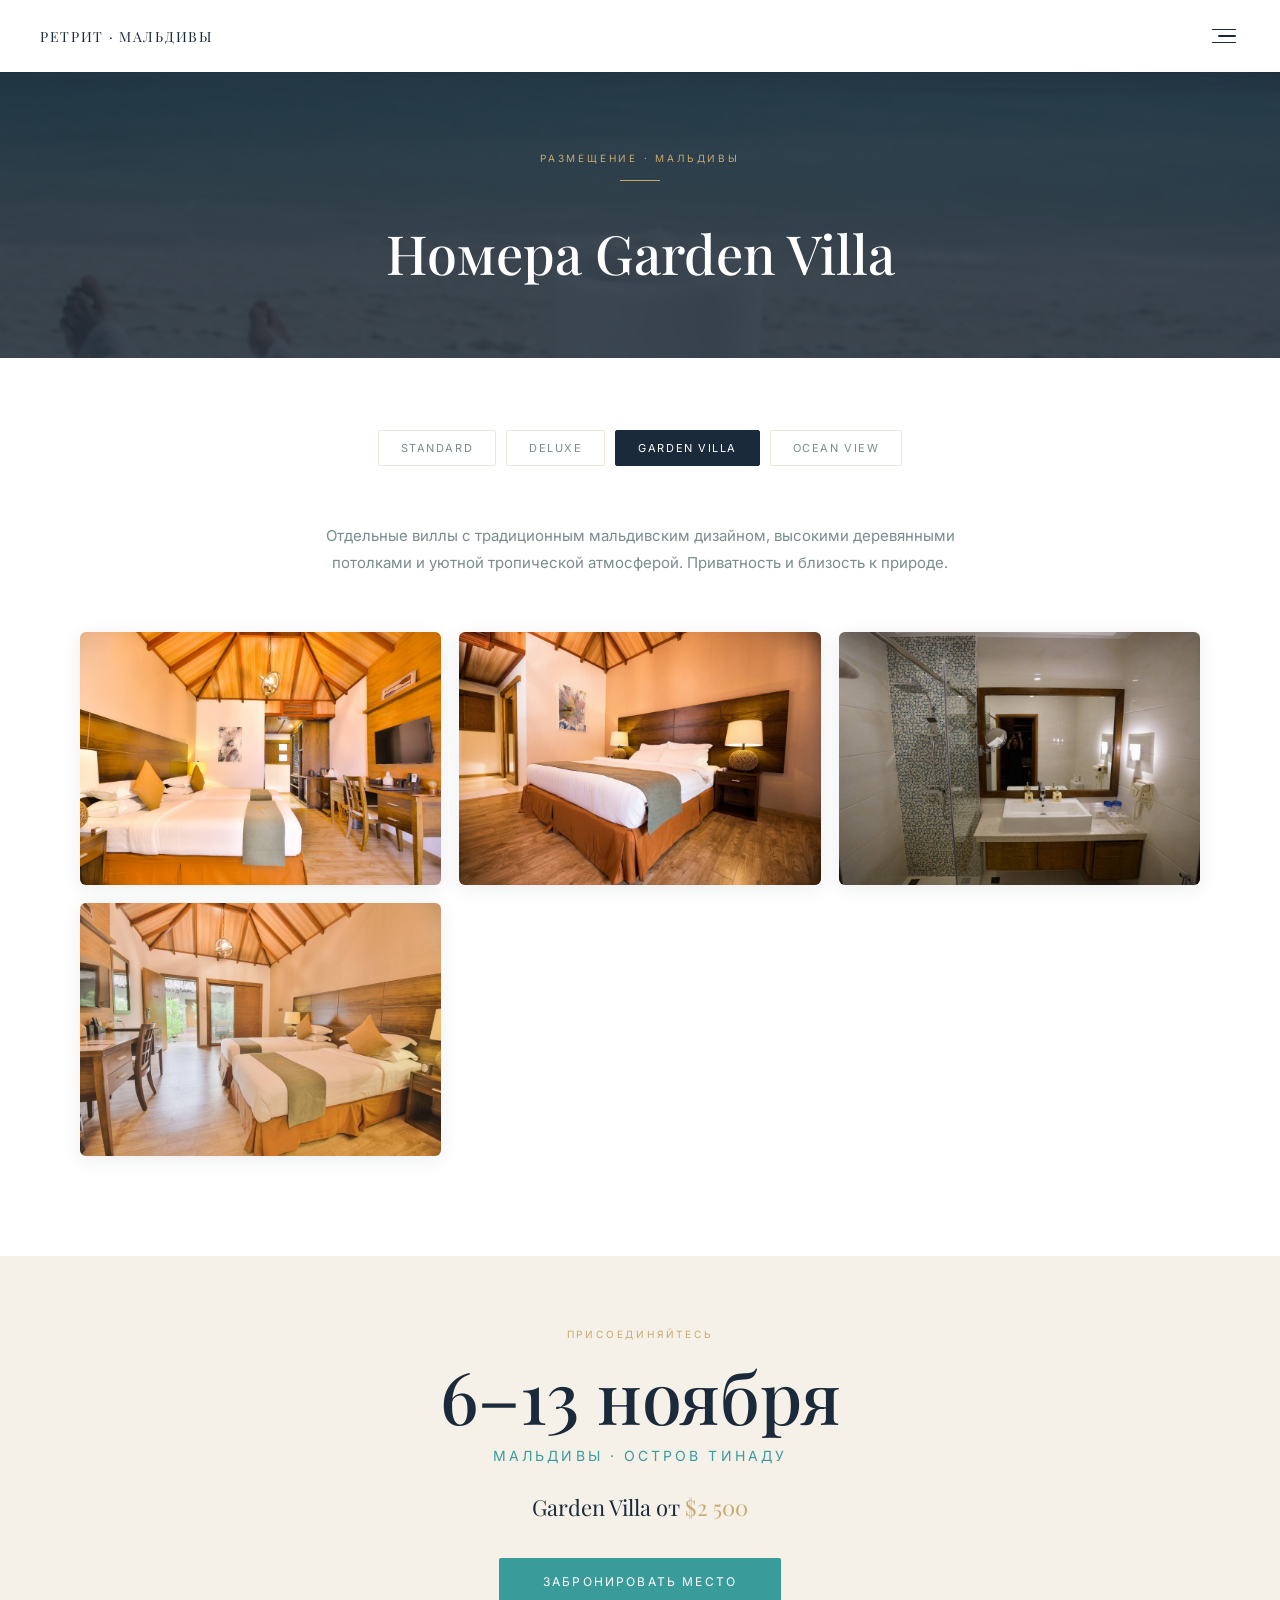
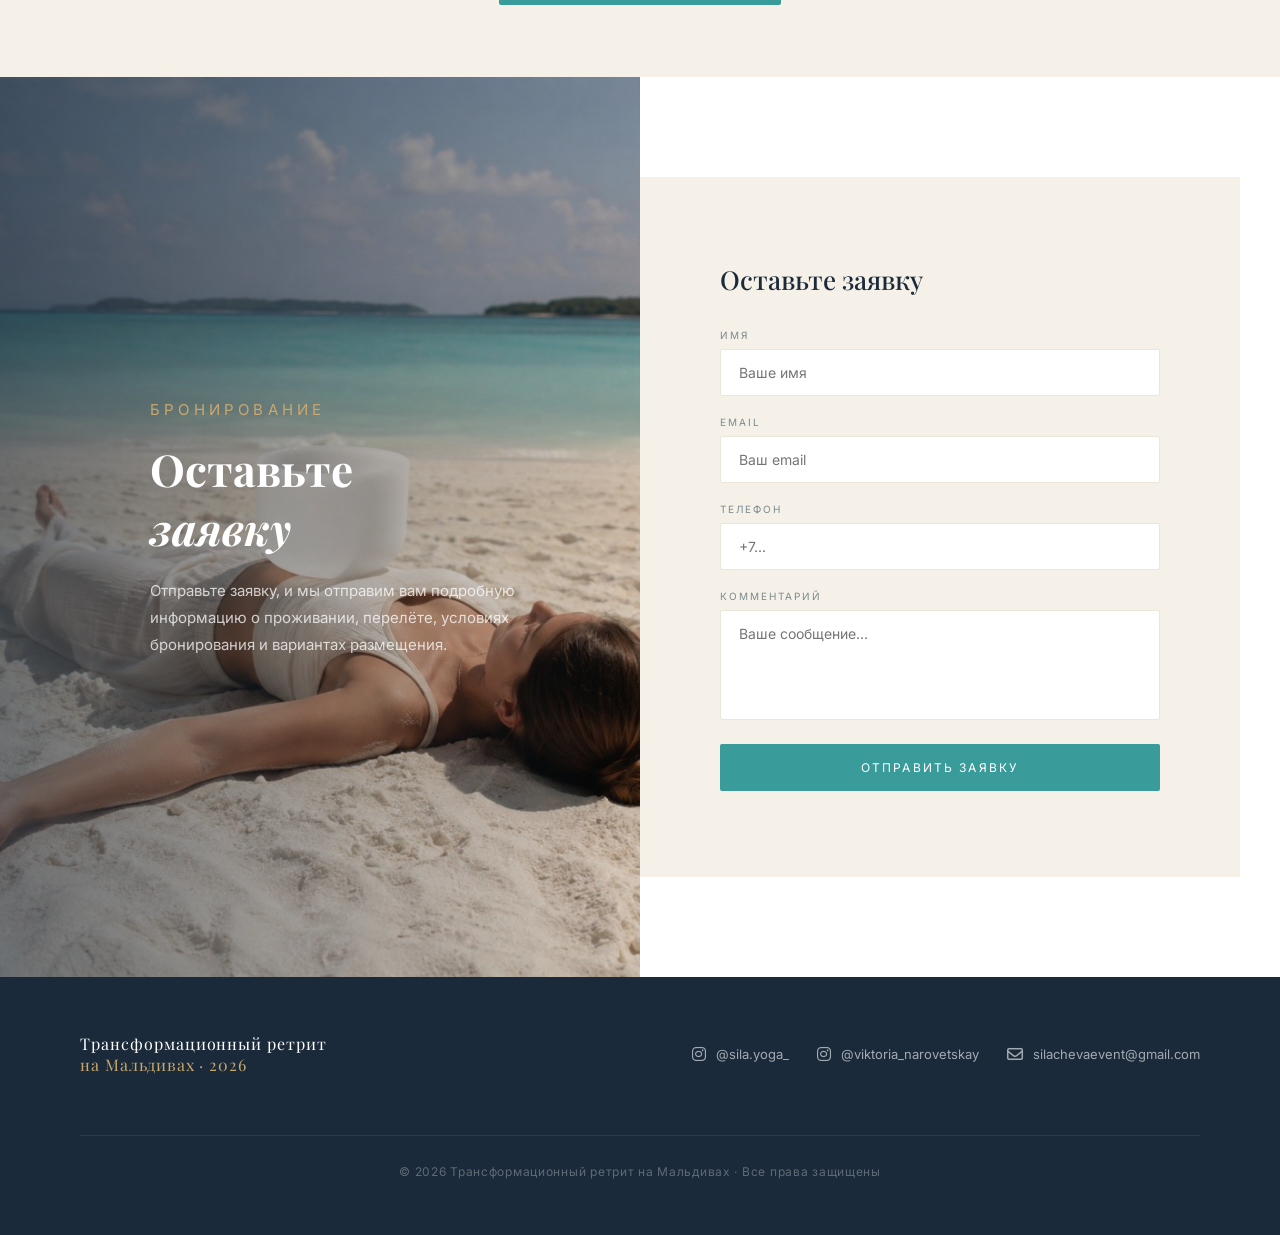
==== garden.html @ 94cc9047 "Add files via upload" ====
<!DOCTYPE html>
<html lang="ru">
<head>
  <meta charset="UTF-8" />
  <meta name="viewport" content="width=device-width, initial-scale=1.0" />
  <title>Номера Garden Villa · Трансформационный ретрит на Мальдивах</title>
  <link rel="preconnect" href="https://fonts.googleapis.com" />
  <link rel="preconnect" href="https://fonts.gstatic.com" crossorigin />
  <link href="https://fonts.googleapis.com/css2?family=Playfair+Display:ital,wght@0,400;0,500;0,600;1,400;1,500&family=Inter:wght@300;400;500;600&display=swap" rel="stylesheet" />
  <link rel="stylesheet" href="https://cdnjs.cloudflare.com/ajax/libs/font-awesome/6.5.0/css/all.min.css" />
  <link rel="stylesheet" href="css/style.css" />
  <style>
    .rooms-section { background: var(--white); padding: 72px 40px 100px; }
    .rooms-intro { max-width: 640px; margin: 0 auto 56px; text-align: center; }
    .rooms-intro p { font-family: 'Inter', sans-serif; font-size: 15px; color: var(--muted); line-height: 1.8; margin-top: 14px; }
    .rooms-grid { display: grid; grid-template-columns: repeat(3, 1fr); gap: 18px; max-width: 1120px; margin: 0 auto; }
    .room-item { position: relative; overflow: hidden; border-radius: 6px; cursor: pointer; background: var(--sand2); box-shadow: 0 4px 20px rgba(26,42,58,0.08); transition: box-shadow 0.3s, transform 0.3s; }
    .room-item:hover { box-shadow: 0 8px 32px rgba(26,42,58,0.15); transform: translateY(-3px); }
    .room-item::before { content: ''; display: block; padding-top: 70%; }
    .room-item img { position: absolute; inset: 0; width: 100%; height: 100%; object-fit: cover; transition: transform 0.55s ease; }
    .room-item:hover img { transform: scale(1.06); }
    .room-item-overlay { position: absolute; inset: 0; background: rgba(26,42,58,0); display: flex; align-items: center; justify-content: center; transition: background 0.35s; }
    .room-item:hover .room-item-overlay { background: rgba(26,42,58,0.25); }
    .room-item-overlay i { font-size: 22px; color: var(--white); opacity: 0; transform: scale(0.7); transition: opacity 0.3s, transform 0.3s; }
    .room-item:hover .room-item-overlay i { opacity: 1; transform: scale(1); }
    .room-item-caption { position: absolute; bottom: 0; left: 0; right: 0; padding: 36px 18px 16px; background: linear-gradient(to top, rgba(26,42,58,0.65), transparent); font-family: 'Inter', sans-serif; font-size: 11px; letter-spacing: 0.14em; text-transform: uppercase; color: rgba(255,255,255,0.88); }
    .lightbox { position: fixed; inset: 0; z-index: 1000; background: rgba(10,16,22,0.96); display: flex; align-items: center; justify-content: center; opacity: 0; pointer-events: none; transition: opacity 0.35s; padding: 20px; }
    .lightbox.open { opacity: 1; pointer-events: all; }
    .lb-img-wrap { position: relative; max-width: min(90vw, 900px); max-height: 90vh; display: flex; align-items: center; justify-content: center; }
    .lb-img-wrap img { max-width: 100%; max-height: 90vh; width: auto; height: auto; object-fit: contain; border-radius: 4px; transform: scale(0.94); transition: transform 0.35s cubic-bezier(0.16,1,0.3,1); display: block; }
    .lightbox.open .lb-img-wrap img { transform: scale(1); }
    .lb-caption { position: absolute; bottom: -36px; left: 0; right: 0; text-align: center; font-size: 12px; letter-spacing: 0.1em; color: rgba(255,255,255,0.45); }
    .lb-close { position: fixed; top: 24px; right: 28px; background: none; border: none; color: rgba(255,255,255,0.7); font-size: 24px; cursor: pointer; padding: 8px; transition: color 0.3s, transform 0.3s; z-index: 1001; }
    .lb-close:hover { color: var(--white); transform: rotate(90deg); }
    .lb-arrow { position: fixed; top: 50%; transform: translateY(-50%); background: rgba(255,255,255,0.08); border: 1px solid rgba(255,255,255,0.12); color: rgba(255,255,255,0.8); font-size: 18px; padding: 14px 18px; cursor: pointer; transition: background 0.3s, color 0.3s; z-index: 1001; border-radius: 2px; }
    .lb-arrow:hover { background: rgba(255,255,255,0.16); color: var(--white); }
    .lb-prev { left: 20px; }
    .lb-next { right: 20px; }
    .lb-counter { position: fixed; bottom: 28px; left: 50%; transform: translateX(-50%); font-size: 11px; letter-spacing: 0.2em; color: rgba(255,255,255,0.35); z-index: 1001; }
    .room-type-nav { display: flex; justify-content: center; gap: 10px; flex-wrap: wrap; margin-bottom: 56px; }
    .room-type-nav a { font-family: 'Inter', sans-serif; font-size: 11px; letter-spacing: 0.14em; text-transform: uppercase; padding: 10px 22px; border: 1px solid var(--sand2); border-radius: 2px; color: var(--muted); text-decoration: none; transition: background 0.3s, color 0.3s, border-color 0.3s; }
    .room-type-nav a:hover { background: var(--sand); color: var(--navy); border-color: var(--sand); }
    .room-type-nav a.active { background: var(--navy); color: var(--white); border-color: var(--navy); }
    @media (max-width: 900px) { .rooms-grid { grid-template-columns: repeat(2, 1fr); gap: 12px; } .rooms-section { padding: 48px 20px 72px; } }
    @media (max-width: 560px) { .rooms-grid { grid-template-columns: 1fr; gap: 10px; } .lb-prev { left: 8px; } .lb-next { right: 8px; } }
  </style>
</head>
<body class="inner-page">

  <nav id="nav">
    <a href="index.html" class="nav-logo">Ретрит · Мальдивы</a>
    <button class="hamburger" id="hamburger" aria-label="Открыть меню">
      <span></span><span></span><span></span>
    </button>
  </nav>

  <div class="menu-overlay" id="menu-overlay">
    <div class="menu-backdrop" id="menu-backdrop"></div>
    <div class="menu-panel">
      <p class="menu-eyebrow">Навигация</p>
      <nav class="menu-nav">
        <a href="index.html">Главная</a>
        <a href="concept.html">Концепция</a>
        <a href="program.html">Программа</a>
        <a href="changes.html">Что меняется</a>
        <a href="leaders.html">Ведущие</a>
        <a href="tariffs.html">Тарифы</a>
        <a href="gallery.html">Галерея</a>
        <p class="menu-eyebrow" style="margin-top:20px;">Номера</p>
        <a href="standard.html" class="menu-sub">Standard</a>
        <a href="deluxe.html" class="menu-sub">Deluxe</a>
        <a href="garden.html" class="menu-sub">Garden Villa</a>
        <a href="ocean.html" class="menu-sub">Ocean View</a>
      </nav>
      <div class="menu-footer">
        <a href="https://www.instagram.com/sila.yoga_" target="_blank" rel="noopener"><i class="fa-brands fa-instagram"></i>@sila.yoga_</a>
        <a href="https://www.instagram.com/viktoria_narovetskay" target="_blank" rel="noopener"><i class="fa-brands fa-instagram"></i>@viktoria_narovetskay</a>
        <a href="mailto:silachevaevent@gmail.com"><i class="fa-regular fa-envelope"></i>silachevaevent@gmail.com</a>
      </div>
    </div>
  </div>

  <div class="page-hero">
    <div class="page-hero-inner reveal">
      <p class="section-eyebrow">Размещение · Мальдивы</p>
      <div class="divider"></div>
      <h1>Номера Garden Villa</h1>
    </div>
  </div>

  <section class="rooms-section">

    <div class="room-type-nav">
      <a href="standard.html">Standard</a>
      <a href="deluxe.html">Deluxe</a>
      <a href="garden.html" class="active">Garden Villa</a>
      <a href="ocean.html">Ocean View</a>
    </div>

    <div class="rooms-intro reveal">
      <p>Отдельные виллы с традиционным мальдивским дизайном, высокими деревянными потолками и уютной тропической атмосферой. Приватность и близость к природе.</p>
    </div>

    <div class="rooms-grid">

      <div class="room-item reveal" data-src="images/room_garden_1.png" data-caption="Спальня · Garden Villa">
        <img src="images/room_garden_1.png" alt="Garden Villa — спальня" loading="lazy" />
        <div class="room-item-overlay"><i class="fa-regular fa-magnifying-glass"></i></div>
      </div>

      <div class="room-item reveal reveal-delay-1" data-src="images/room_garden_2.png" data-caption="Интерьер · Garden Villa">
        <img src="images/room_garden_2.png" alt="Garden Villa — интерьер" loading="lazy" />
        <div class="room-item-overlay"><i class="fa-regular fa-magnifying-glass"></i></div>
      </div>

      <div class="room-item reveal reveal-delay-2" data-src="images/room_garden_3.png" data-caption="Ванная комната · Garden Villa">
        <img src="images/room_garden_3.png" alt="Garden Villa — ванная" loading="lazy" />
        <div class="room-item-overlay"><i class="fa-regular fa-magnifying-glass"></i></div>
      </div>

      <div class="room-item reveal reveal-delay-1" data-src="images/room_garden_4.png" data-caption="Вид из виллы · Garden Villa">
        <img src="images/room_garden_4.png" alt="Garden Villa — вид" loading="lazy" />
        <div class="room-item-overlay"><i class="fa-regular fa-magnifying-glass"></i></div>
      </div>

    </div>
  </section>

  <section class="datebox reveal">
    <div class="container">
      <p class="datebox-eyebrow">Присоединяйтесь</p>
      <div class="datebox-date">6–13 ноября</div>
      <p class="datebox-place">Мальдивы · Остров Тинаду</p>
      <p class="datebox-price">Garden Villa от <em>$2 500</em></p>
      <br />
      <a href="index.html#form" class="btn-primary" style="margin-top:16px;">Забронировать место</a>
    </div>
  </section>

  <div class="lightbox" id="lightbox" role="dialog" aria-modal="true" aria-label="Просмотр фото">
    <button class="lb-close" id="lb-close" aria-label="Закрыть"><i class="fa-solid fa-xmark"></i></button>
    <button class="lb-arrow lb-prev" id="lb-prev" aria-label="Предыдущее"><i class="fa-solid fa-chevron-left"></i></button>
    <div class="lb-img-wrap">
      <img id="lb-img" src="" alt="" />
      <div class="lb-caption" id="lb-caption"></div>
    </div>
    <button class="lb-arrow lb-next" id="lb-next" aria-label="Следующее"><i class="fa-solid fa-chevron-right"></i></button>
    <div class="lb-counter" id="lb-counter"></div>
  </div>

  <!-- ══ FORM ═════════════════════════════════════════════ -->
  <section class="form-section" id="form">
    <div class="form-bg">
      <img src="images/IMG_1155.png" alt="Мальдивский пляж" loading="lazy" />
    </div>
    <div class="form-content">
      <div class="form-left reveal">
        <div class="form-left-text">
          <p class="section-eyebrow">Бронирование</p>
          <h2>Оставьте<br><em>заявку</em></h2>
          <p style="margin-top:20px;">Отправьте заявку, и мы отправим вам подробную информацию о проживании, перелёте, условиях бронирования и вариантах размещения.</p>
        </div>
      </div>
      <div class="form-right reveal reveal-delay-2">
        <form action="https://api.web3forms.com/submit" method="POST" id="contact-form">
          <input type="hidden" name="access_key" value="fa51c865-944f-4f1e-887d-e54f265080f3" />
          <input type="hidden" name="subject" value="Заявка с ретрита на Мальдивах" />
          <input type="hidden" name="from_name" value="Мальдивский ретрит" />
          <input type="checkbox" name="botcheck" style="display:none;" />

          <p style="font-family:'Playfair Display',serif;font-size:26px;color:var(--navy);margin-bottom:32px;font-weight:500;">Оставьте заявку</p>

          <div class="form-group">
            <label for="name">Имя</label>
            <input type="text" id="name" name="name" placeholder="Ваше имя" required />
          </div>
          <div class="form-group">
            <label for="email">Email</label>
            <input type="email" id="email" name="email" placeholder="Ваш email" required />
          </div>
          <div class="form-group">
            <label for="phone">Телефон</label>
            <input type="tel" id="phone" name="phone" placeholder="+7..." />
          </div>
          <div class="form-group">
            <label for="comment">Комментарий</label>
            <textarea id="comment" name="message" rows="3" placeholder="Ваше сообщение..."></textarea>
          </div>
          <button type="submit" class="btn-submit">Отправить заявку</button>
          <div class="form-success" id="form-success">
            ✓ &nbsp;Заявка отправлена! Мы свяжемся с вами.
          </div>
        </form>
      </div>
    </div>
  </section>

  <footer>
    <div class="footer-inner">
      <div class="footer-logo">Трансформационный ретрит<br><span>на Мальдивах · 2026</span></div>
      <div class="footer-links">
        <a href="https://www.instagram.com/sila.yoga_" class="footer-link" target="_blank" rel="noopener"><i class="fa-brands fa-instagram"></i><span>@sila.yoga_</span></a>
        <a href="https://www.instagram.com/viktoria_narovetskay" class="footer-link" target="_blank" rel="noopener"><i class="fa-brands fa-instagram"></i><span>@viktoria_narovetskay</span></a>
        <a href="mailto:silachevaevent@gmail.com" class="footer-link"><i class="fa-regular fa-envelope"></i><span>silachevaevent@gmail.com</span></a>
      </div>
      <p class="footer-copy">© 2026 Трансформационный ретрит на Мальдивах · Все права защищены</p>
    </div>
  </footer>

  <script src="js/script.js"></script>
  <script>
  (function () {
    const items = Array.from(document.querySelectorAll('.room-item'));
    const lb = document.getElementById('lightbox');
    const lbImg = document.getElementById('lb-img');
    const lbCaption = document.getElementById('lb-caption');
    const lbCounter = document.getElementById('lb-counter');
    let currentIdx = 0;
    function showImage(idx) { const item = items[idx]; lbImg.src = item.dataset.src; lbImg.alt = item.querySelector('img').alt; lbCaption.textContent = item.dataset.caption || ''; lbCounter.textContent = (idx + 1) + ' / ' + items.length; }
    function openLb(idx) { currentIdx = idx; showImage(currentIdx); lb.classList.add('open'); document.body.style.overflow = 'hidden'; }
    function closeLb() { lb.classList.remove('open'); document.body.style.overflow = ''; }
    items.forEach((item, i) => item.addEventListener('click', () => openLb(i)));
    document.getElementById('lb-close').addEventListener('click', closeLb);
    document.getElementById('lb-prev').addEventListener('click', () => { currentIdx = (currentIdx - 1 + items.length) % items.length; showImage(currentIdx); });
    document.getElementById('lb-next').addEventListener('click', () => { currentIdx = (currentIdx + 1) % items.length; showImage(currentIdx); });
    lb.addEventListener('click', e => { if (e.target === lb) closeLb(); });
    document.addEventListener('keydown', e => {
      if (!lb.classList.contains('open')) return;
      if (e.key === 'Escape') closeLb();
      if (e.key === 'ArrowLeft') { currentIdx = (currentIdx - 1 + items.length) % items.length; showImage(currentIdx); }
      if (e.key === 'ArrowRight') { currentIdx = (currentIdx + 1) % items.length; showImage(currentIdx); }
    });
  })();
  </script>
</body>
</html>
---- css/style.css ----
/* ═══════════════════════════════════════════════════════════
   ТРАНСФОРМАЦИОННЫЙ РЕТРИТ НА МАЛЬДИВАХ — ОБЩИЕ СТИЛИ
   ═══════════════════════════════════════════════════════════ */

/* ─── RESET & BASE ──────────────────────────────────────── */
*, *::before, *::after { box-sizing: border-box; margin: 0; padding: 0; }

:root {
  --white:  #FFFFFF;
  --sand:   #F5F0E8;
  --sand2:  #EDE7D8;
  --teal:   #3A9B9B;
  --teal-l: #4AACAC;
  --gold:   #C9A96E;
  --navy:   #1A2A3A;
  --text:   #2C3E40;
  --muted:  #7A8C8E;
  --trans:  0.6s cubic-bezier(0.16, 1, 0.3, 1);
}

html { scroll-behavior: smooth; }

body {
  font-family: 'Inter', sans-serif;
  color: var(--text);
  background: var(--white);
  -webkit-font-smoothing: antialiased;
  overflow-x: hidden;
}

/* Inner pages need top padding since nav is fixed */
body.inner-page { padding-top: 72px; }

h1, h2, h3, h4 { font-family: 'Playfair Display', serif; }
img { display: block; width: 100%; height: 100%; object-fit: cover; }
a { color: inherit; text-decoration: none; }

/* ─── SCROLL ANIMATIONS ─────────────────────────────────── */
.reveal {
  opacity: 0;
  transform: translateY(36px);
  transition: opacity var(--trans), transform var(--trans);
}
.reveal.visible { opacity: 1; transform: translateY(0); }
.reveal-delay-1 { transition-delay: 0.1s; }
.reveal-delay-2 { transition-delay: 0.2s; }
.reveal-delay-3 { transition-delay: 0.3s; }
.reveal-delay-4 { transition-delay: 0.4s; }
.reveal-delay-5 { transition-delay: 0.5s; }

/* ─── NAV ───────────────────────────────────────────────── */
nav {
  position: fixed;
  top: 0; left: 0; right: 0;
  z-index: 200;
  padding: 18px 40px;
  display: flex;
  align-items: center;
  justify-content: space-between;
  background: rgba(255,255,255,0.96);
  backdrop-filter: blur(12px);
  box-shadow: 0 1px 0 rgba(0,0,0,0.07);
  transition: padding 0.4s, background 0.4s, box-shadow 0.4s;
}

/* Hero variant — transparent until scrolled */
nav.nav--hero {
  background: transparent;
  box-shadow: none;
}
nav.nav--hero.scrolled {
  background: rgba(255,255,255,0.96);
  box-shadow: 0 1px 0 rgba(0,0,0,0.07);
  padding: 14px 40px;
}

.nav-logo {
  font-family: 'Playfair Display', serif;
  font-size: 14px;
  letter-spacing: 0.12em;
  text-transform: uppercase;
  color: var(--navy);
  transition: color 0.4s;
}
nav.nav--hero .nav-logo { color: var(--white); }
nav.nav--hero.scrolled .nav-logo { color: var(--navy); }

/* ─── HAMBURGER BUTTON ──────────────────────────────────── */
.hamburger {
  width: 36px;
  height: 36px;
  background: none;
  border: none;
  cursor: pointer;
  display: flex;
  flex-direction: column;
  justify-content: center;
  align-items: flex-end;
  gap: 5px;
  padding: 4px;
}
.hamburger span {
  display: block;
  height: 1.5px;
  background: var(--navy);
  border-radius: 2px;
  transition: width 0.3s, transform 0.35s, opacity 0.3s, background 0.4s;
}
.hamburger span:nth-child(1) { width: 24px; }
.hamburger span:nth-child(2) { width: 18px; }
.hamburger span:nth-child(3) { width: 24px; }
.hamburger:hover span { width: 24px !important; }

nav.nav--hero .hamburger span { background: var(--white); }
nav.nav--hero.scrolled .hamburger span { background: var(--navy); }

.hamburger.open span:nth-child(1) { transform: translateY(6.5px) rotate(45deg); width: 22px; }
.hamburger.open span:nth-child(2) { opacity: 0; width: 0; }
.hamburger.open span:nth-child(3) { transform: translateY(-6.5px) rotate(-45deg); width: 22px; }

/* ─── MENU OVERLAY ──────────────────────────────────────── */
.menu-overlay {
  position: fixed;
  inset: 0;
  z-index: 190;
  display: flex;
  pointer-events: none;
}
.menu-backdrop {
  flex: 1;
  background: rgba(26,42,58,0);
  transition: background 0.4s;
  cursor: pointer;
}
.menu-panel {
  width: min(340px, 88vw);
  background: var(--white);
  padding: 100px 48px 60px;
  display: flex;
  flex-direction: column;
  transform: translateX(100%);
  transition: transform 0.45s cubic-bezier(0.16, 1, 0.3, 1);
  box-shadow: -8px 0 40px rgba(26,42,58,0);
}

.menu-overlay.open { pointer-events: all; }
.menu-overlay.open .menu-backdrop { background: rgba(26,42,58,0.45); }
.menu-overlay.open .menu-panel {
  transform: translateX(0);
  box-shadow: -8px 0 40px rgba(26,42,58,0.15);
}

.menu-eyebrow {
  font-size: 9px;
  letter-spacing: 0.3em;
  text-transform: uppercase;
  color: var(--gold);
  margin-bottom: 36px;
}
.menu-nav {
  display: flex;
  flex-direction: column;
  gap: 0;
  flex: 1;
}
.menu-nav a {
  font-family: 'Playfair Display', serif;
  font-size: clamp(22px, 4vw, 30px);
  font-weight: 500;
  color: var(--navy);
  padding: 14px 0;
  border-bottom: 1px solid var(--sand2);
  display: flex;
  align-items: center;
  justify-content: space-between;
  transition: color 0.3s, padding-left 0.3s;
}
.menu-nav a:last-child { border-bottom: none; }
.menu-nav a::after {
  content: '→';
  font-size: 16px;
  opacity: 0;
  transform: translateX(-8px);
  transition: opacity 0.3s, transform 0.3s;
}
.menu-nav a:hover { color: var(--teal); padding-left: 6px; }
.menu-nav a:hover::after { opacity: 1; transform: translateX(0); }
.menu-nav a.active { color: var(--teal); }
.menu-nav a.menu-sub {
  font-size: clamp(15px, 2.5vw, 18px);
  padding: 9px 0 9px 16px;
  color: var(--muted);
  border-bottom: 1px solid var(--sand2);
}
.menu-nav a.menu-sub:hover { color: var(--teal); padding-left: 22px; }
.menu-nav .menu-eyebrow {
  font-family: 'Inter', sans-serif;
  font-size: 10px;
  letter-spacing: 0.2em;
  text-transform: uppercase;
  color: var(--muted);
  padding: 0;
  border-bottom: none;
  pointer-events: none;
}
.menu-nav .menu-eyebrow::after { display: none; }

.btn-rooms {
  display: inline-block;
  padding: 9px 20px;
  border: 1px solid var(--sand2);
  color: var(--muted);
  font-family: 'Inter', sans-serif;
  font-size: 10px;
  letter-spacing: 0.14em;
  text-transform: uppercase;
  text-decoration: none;
  border-radius: 2px;
  margin-bottom: 10px;
  transition: background 0.3s, color 0.3s, border-color 0.3s;
  display: block;
  text-align: center;
}
.btn-rooms:hover { background: var(--sand); color: var(--navy); border-color: var(--sand); }

.menu-footer {
  margin-top: 40px;
  padding-top: 28px;
  border-top: 1px solid var(--sand2);
  display: flex;
  flex-direction: column;
  gap: 12px;
}
.menu-footer a {
  display: flex;
  align-items: center;
  gap: 10px;
  font-size: 13px;
  color: var(--muted);
  transition: color 0.3s;
}
.menu-footer a:hover { color: var(--teal); }
.menu-footer a i { font-size: 15px; }

/* ─── SECTION UTILITIES ─────────────────────────────────── */
section { padding: 100px 40px; }
.container { max-width: 1120px; margin: 0 auto; }
.section-eyebrow {
  font-size: 10px;
  letter-spacing: 0.28em;
  text-transform: uppercase;
  color: var(--gold);
  margin-bottom: 16px;
}
.section-title {
  font-size: clamp(28px, 4vw, 46px);
  font-weight: 500;
  color: var(--navy);
  line-height: 1.22;
  margin-bottom: 28px;
}
.divider       { width: 40px; height: 1px; background: var(--gold); margin: 0 auto 40px; }
.divider-left  { width: 40px; height: 1px; background: var(--gold); margin: 0 0 40px; }

/* ─── BUTTONS ───────────────────────────────────────────── */
.btn-primary {
  display: inline-block;
  padding: 16px 44px;
  background: var(--teal);
  color: var(--white);
  font-size: 12px;
  letter-spacing: 0.18em;
  text-transform: uppercase;
  border-radius: 2px;
  transition: background 0.3s, transform 0.3s;
}
.btn-primary:hover { background: var(--teal-l); transform: translateY(-2px); }

.btn-outline {
  display: inline-block;
  padding: 13px 32px;
  border: 1px solid var(--teal);
  color: var(--teal);
  font-size: 11px;
  letter-spacing: 0.16em;
  text-transform: uppercase;
  border-radius: 2px;
  transition: all 0.3s;
}
.btn-outline:hover { background: var(--teal); color: var(--white); }

/* ─── PAGE HERO (inner pages) ───────────────────────────── */
.page-hero {
  background: var(--navy);
  padding: 80px 40px 72px;
  text-align: center;
  position: relative;
  overflow: hidden;
}
.page-hero::before {
  content: '';
  position: absolute;
  inset: 0;
  background: url('../images/IMG_1155.png') center 35%/cover no-repeat;
  opacity: 0.18;
}
.page-hero-inner { position: relative; z-index: 1; }
.page-hero .section-eyebrow { color: var(--gold); }
.page-hero h1 {
  font-size: clamp(32px, 5vw, 54px);
  color: var(--white);
  font-weight: 500;
  line-height: 1.2;
}

/* ─── HERO (index only) ─────────────────────────────────── */
.hero {
  position: relative;
  height: 100svh;
  min-height: 640px;
  display: flex;
  align-items: center;
  justify-content: center;
  text-align: center;
  overflow: hidden;
}
.hero-bg { position: absolute; inset: 0; }
.hero-bg img { object-position: center 30%; }
.hero-overlay {
  position: absolute;
  inset: 0;
  background: linear-gradient(
    to bottom,
    rgba(26,42,58,0.42) 0%,
    rgba(26,42,58,0.28) 50%,
    rgba(26,42,58,0.55) 100%
  );
}
.hero-content { position: relative; z-index: 1; padding: 0 24px; max-width: 860px; }
.hero-eyebrow {
  font-size: 11px;
  letter-spacing: 0.22em;
  text-transform: uppercase;
  color: var(--gold);
  margin-bottom: 18px;
  opacity: 0;
  animation: fadeUp 1s 0.3s forwards;
}
.hero-title {
  font-size: clamp(28px, 4.8vw, 56px);
  font-weight: 500;
  color: var(--white);
  line-height: 1.2;
  margin-bottom: 28px;
  opacity: 0;
  animation: fadeUp 1s 0.5s forwards;
}
.hero-title em { font-style: italic; color: var(--gold); }
.hero-subtitle {
  font-size: clamp(16px, 2.2vw, 22px);
  color: rgba(255,255,255,0.88);
  font-weight: 300;
  line-height: 1.55;
  margin-bottom: 24px;
  opacity: 0;
  animation: fadeUp 1s 0.7s forwards;
}
.hero-date {
  font-size: 12px;
  letter-spacing: 0.2em;
  color: var(--gold);
  text-transform: uppercase;
  margin-bottom: 12px;
  opacity: 0;
  animation: fadeUp 1s 0.85s forwards;
}
.hero-tags {
  font-size: 12px;
  color: rgba(255,255,255,0.6);
  letter-spacing: 0.08em;
  margin-bottom: 24px;
  opacity: 0;
  animation: fadeUp 1s 1s forwards;
}
.hero-tags span { margin: 0 2px; }
.hero-price {
  font-family: 'Inter', sans-serif;
  font-size: clamp(15px, 2vw, 18px);
  color: rgba(255,255,255,0.75);
  letter-spacing: 0.06em;
  margin-bottom: 36px;
  opacity: 0;
  animation: fadeUp 1s 1.1s forwards;
}
.hero-price em {
  font-style: normal;
  font-size: clamp(22px, 3vw, 30px);
  font-weight: 600;
  color: var(--gold);
  margin-left: 4px;
}
.hero-content .btn-primary { opacity: 0; animation: fadeUp 1s 1.25s forwards; }
.hero-scroll {
  position: absolute;
  bottom: 32px;
  left: 50%;
  transform: translateX(-50%);
  display: flex;
  flex-direction: column;
  align-items: center;
  gap: 8px;
  opacity: 0;
  animation: fadeIn 1s 1.8s forwards;
}
.hero-scroll span {
  font-size: 9px;
  letter-spacing: 0.22em;
  text-transform: uppercase;
  color: rgba(255,255,255,0.5);
}
.scroll-line {
  width: 1px;
  height: 48px;
  background: linear-gradient(to bottom, rgba(255,255,255,0.5), transparent);
  animation: scrollPulse 2.2s ease-in-out infinite;
}

@keyframes fadeUp {
  from { opacity: 0; transform: translateY(22px); }
  to   { opacity: 1; transform: translateY(0); }
}
@keyframes fadeIn {
  from { opacity: 0; } to { opacity: 1; }
}
@keyframes scrollPulse {
  0%, 100% { opacity: 0.3; transform: scaleY(1); }
  50%       { opacity: 1;   transform: scaleY(1.15); }
}

/* ─── INDEX NAV STRIP ───────────────────────────────────── */
/* Quick-links on index page below the hero */
.index-nav-strip {
  background: var(--navy);
  padding: 0 40px;
}
.index-nav-strip-inner {
  max-width: 1120px;
  margin: 0 auto;
  display: flex;
  align-items: stretch;
  gap: 0;
  border-top: 1px solid rgba(255,255,255,0.06);
}
.index-nav-link {
  flex: 1;
  display: flex;
  flex-direction: column;
  align-items: center;
  justify-content: center;
  gap: 6px;
  padding: 22px 12px;
  color: rgba(255,255,255,0.55);
  font-size: 10px;
  letter-spacing: 0.18em;
  text-transform: uppercase;
  border-right: 1px solid rgba(255,255,255,0.06);
  transition: color 0.3s, background 0.3s;
}
.index-nav-link:last-child { border-right: none; }
.index-nav-link i { font-size: 18px; }
.index-nav-link:hover { color: var(--gold); background: rgba(255,255,255,0.03); }

/* ─── INTRO ─────────────────────────────────────────────── */
.intro { background: var(--sand); padding: 80px 40px; text-align: center; }
.intro-text {
  max-width: 780px;
  margin: 0 auto;
  font-size: clamp(16px, 2vw, 20px);
  line-height: 1.85;
  color: var(--text);
  font-weight: 300;
}

/* ─── CONCEPT ───────────────────────────────────────────── */
.concept { background: var(--white); }
.concept-grid { display: grid; grid-template-columns: 1fr 1fr; gap: 80px; align-items: center; }
.concept-visual { position: relative; height: 560px; border-radius: 2px; overflow: hidden; }
.concept-visual::after {
  content: '';
  position: absolute;
  inset: 0;
  border: 1px solid rgba(201,169,110,0.2);
  pointer-events: none;
}
.concept-quote {
  font-family: 'Playfair Display', serif;
  font-size: clamp(18px, 2.2vw, 26px);
  font-style: italic;
  line-height: 1.7;
  color: var(--navy);
  margin-bottom: 48px;
}
.concept-cards { display: grid; grid-template-columns: 1fr 1fr; gap: 24px; }
.concept-card {
  padding: 24px;
  background: var(--sand);
  border-radius: 2px;
  border-left: 2px solid var(--gold);
}
.concept-card h4 {
  font-family: 'Inter', sans-serif;
  font-size: 10px;
  letter-spacing: 0.22em;
  text-transform: uppercase;
  color: var(--teal);
  margin-bottom: 8px;
  font-weight: 600;
}
.concept-card p { font-size: 13px; line-height: 1.75; color: var(--muted); }

/* ─── WHAT AWAITS ───────────────────────────────────────── */
.awaits { background: var(--sand); }
.awaits-header { text-align: center; margin-bottom: 64px; }
.awaits-intro {
  font-size: clamp(15px, 1.8vw, 18px);
  color: var(--muted);
  font-weight: 300;
  line-height: 1.8;
  max-width: 620px;
  margin: 0 auto;
}
.awaits-cols {
  display: grid;
  grid-template-columns: 1fr 1fr;
  gap: 16px;
  max-width: 840px;
  margin: 0 auto;
}
.awaits-item {
  display: flex;
  align-items: flex-start;
  gap: 14px;
  padding: 18px 20px;
  background: var(--white);
  border-radius: 2px;
  transition: transform 0.3s, box-shadow 0.3s;
}
.awaits-item:hover { transform: translateY(-3px); box-shadow: 0 8px 32px rgba(58,155,155,0.1); }
.awaits-icon { font-size: 18px; line-height: 1; flex-shrink: 0; margin-top: 2px; }
.awaits-item span { font-size: 14px; line-height: 1.6; color: var(--text); }

/* ─── GALLERY STRIP ─────────────────────────────────────── */
.gallery-strip { display: grid; grid-template-columns: repeat(4, 1fr); height: 320px; overflow: hidden; }
.gallery-strip .g-item { overflow: hidden; position: relative; }
.gallery-strip .g-item img { transition: transform 0.7s ease; }
.gallery-strip .g-item:hover img { transform: scale(1.06); }

/* ─── TRANSFORMATION ────────────────────────────────────── */
.transform { background: var(--navy); color: var(--white); position: relative; overflow: hidden; }
.transform::before {
  content: '';
  position: absolute;
  inset: 0;
  background: url('../images/IMG_1164.png') center/cover no-repeat;
  opacity: 0.15;
}
.transform-inner { position: relative; z-index: 1; max-width: 900px; margin: 0 auto; text-align: center; }
.transform .section-eyebrow { color: var(--gold); }
.transform .section-title { color: var(--white); }
.transform-grid { display: grid; grid-template-columns: repeat(4, 1fr); gap: 2px; margin-bottom: 52px; }
.t-item {
  padding: 28px 20px;
  background: rgba(255,255,255,0.04);
  border: 1px solid rgba(255,255,255,0.08);
  text-align: center;
  transition: background 0.3s;
}
.t-item:hover { background: rgba(201,169,110,0.1); }
.t-item .t-icon { font-size: 22px; margin-bottom: 12px; }
.t-item p { font-size: 14px; line-height: 1.65; color: rgba(255,255,255,0.75); }
.transform-footer {
  font-family: 'Playfair Display', serif;
  font-size: clamp(15px, 2vw, 20px);
  font-style: italic;
  line-height: 1.75;
  color: rgba(255,255,255,0.7);
  max-width: 720px;
  margin: 0 auto;
}

/* ─── LEADERS ───────────────────────────────────────────── */
.leaders { background: var(--sand); }
.leaders-header { text-align: center; margin-bottom: 64px; }
.leaders-grid { display: grid; grid-template-columns: 1fr 1fr; gap: 32px; }
.leader-card {
  background: var(--white);
  border-radius: 2px;
  overflow: hidden;
  border: 1px solid var(--sand2);
  transition: box-shadow 0.4s, transform 0.4s;
}
.leader-card:hover { box-shadow: 0 24px 64px rgba(58,155,155,0.12); transform: translateY(-4px); }
.leader-main-img { position: relative; height: 500px; overflow: hidden; }
.leader-main-img img { transition: transform 0.7s ease; object-fit: cover; object-position: center top; width: 100%; height: 100%; }
.leader-card:hover .leader-main-img img { transform: scale(1.04); }
.leader-mini-gallery { display: grid; grid-template-columns: 1fr 1fr; gap: 3px; margin-top: 3px; }
.leader-mini-gallery .mini-img { height: 130px; overflow: hidden; }
.leader-mini-gallery .mini-img img { transition: transform 0.6s ease; object-position: center top; }
.leader-mini-gallery .mini-img:hover img { transform: scale(1.06); }
.leader-body { padding: 36px 36px 40px; }
.leader-name {
  font-family: 'Playfair Display', serif;
  font-size: clamp(22px, 2.5vw, 30px);
  font-weight: 500;
  color: var(--navy);
  margin-bottom: 6px;
}
.leader-role {
  font-size: 11px;
  letter-spacing: 0.2em;
  text-transform: uppercase;
  color: var(--teal);
  font-weight: 600;
  margin-bottom: 20px;
}
.leader-divider { width: 32px; height: 1px; background: var(--gold); margin-bottom: 20px; }
.leader-bio { font-size: 14px; line-height: 1.85; color: var(--muted); margin-bottom: 28px; }
.leader-bio strong { color: var(--text); font-weight: 600; }
.leader-ig {
  display: inline-flex;
  align-items: center;
  gap: 8px;
  font-size: 12px;
  letter-spacing: 0.1em;
  color: var(--teal);
  border-bottom: 1px solid transparent;
  transition: border-color 0.3s, color 0.3s;
}
.leader-ig:hover { border-color: var(--teal); color: var(--navy); }
.leader-ig i { font-size: 15px; }

/* ─── DATE BOX ──────────────────────────────────────────── */
.datebox { background: var(--sand); text-align: center; padding: 72px 40px; }
.datebox-eyebrow { font-size: 10px; letter-spacing: 0.28em; text-transform: uppercase; color: var(--gold); margin-bottom: 16px; }
.datebox-date { font-family: 'Playfair Display', serif; font-size: clamp(36px, 6vw, 72px); font-weight: 500; color: var(--navy); line-height: 1.1; margin-bottom: 12px; }
.datebox-place { font-size: 14px; letter-spacing: 0.22em; text-transform: uppercase; color: var(--teal); margin-bottom: 28px; }
.datebox-price { font-family: 'Playfair Display', serif; font-size: 22px; color: var(--navy); }
.datebox-price em { color: var(--gold); font-style: normal; }

/* ─── RATES ─────────────────────────────────────────────── */
.rates { background: var(--white); }
.rates-header { text-align: center; margin-bottom: 60px; }
.rates-grid { display: grid; grid-template-columns: repeat(4, 1fr); gap: 24px; }
/* 4 cards → 2×2 on medium screens */
@media (max-width: 1100px) {
  .rates-grid { grid-template-columns: repeat(2, 1fr); max-width: 720px; margin-left: auto; margin-right: auto; }
}
.rate-card {
  border: 1px solid var(--sand2);
  padding: 44px 36px;
  text-align: center;
  position: relative;
  transition: border-color 0.3s, transform 0.3s, box-shadow 0.3s;
  border-radius: 2px;
}
.rate-card:hover { border-color: var(--teal); transform: translateY(-6px); box-shadow: 0 20px 60px rgba(58,155,155,0.12); }
.rate-card.featured { border-color: var(--gold); background: var(--sand); }
.rate-badge {
  position: absolute;
  top: -12px; left: 50%;
  transform: translateX(-50%);
  background: var(--gold);
  color: var(--white);
  font-size: 9px;
  letter-spacing: 0.2em;
  text-transform: uppercase;
  padding: 4px 14px;
  border-radius: 2px;
  white-space: nowrap;
}
.rate-name { font-family: 'Inter', sans-serif; font-size: 11px; letter-spacing: 0.22em; text-transform: uppercase; color: var(--teal); font-weight: 600; margin-bottom: 20px; }
.rate-price { font-family: 'Playfair Display', serif; font-size: 52px; font-weight: 500; color: var(--navy); line-height: 1; margin-bottom: 6px; }
.rate-currency { font-size: 20px; vertical-align: super; margin-right: 2px; }
.rate-per { font-size: 12px; color: var(--muted); letter-spacing: 0.1em; margin-bottom: 24px; }
.rate-divider { width: 30px; height: 1px; background: var(--gold); margin: 0 auto 24px; }
.rate-desc { font-size: 14px; line-height: 1.7; color: var(--muted); margin-bottom: 36px; }
.rates-note { text-align: center; margin-top: 40px; font-size: 13px; color: var(--muted); line-height: 1.7; }

/* ─── INCLUDED ──────────────────────────────────────────── */
.included { background: var(--sand); }
.included-grid { display: grid; grid-template-columns: 1fr 1fr; gap: 80px; align-items: start; }
.included-col h3 { font-size: clamp(24px, 3vw, 34px); color: var(--navy); margin-bottom: 44px; font-weight: 500; }
.included-list { list-style: none; }
.included-list li { padding: 18px 0; border-bottom: 1px solid var(--sand2); display: flex; gap: 18px; align-items: flex-start; }
.included-list li:last-child { border-bottom: none; }
.inc-icon {
  width: 36px; height: 36px;
  background: var(--white);
  border-radius: 50%;
  display: flex; align-items: center; justify-content: center;
  flex-shrink: 0;
  font-size: 14px;
  color: var(--teal);
  box-shadow: 0 2px 12px rgba(58,155,155,0.12);
}
.inc-text strong { display: block; font-family: 'Inter', sans-serif; font-size: 13px; font-weight: 600; color: var(--navy); margin-bottom: 3px; letter-spacing: 0.04em; }
.inc-text span { font-size: 13px; color: var(--muted); line-height: 1.6; }
.not-included h3 { margin-bottom: 28px; }
.not-included-list { list-style: none; }
.not-included-list li { padding: 12px 0; display: flex; gap: 12px; align-items: center; font-size: 14px; color: var(--text); border-bottom: 1px solid var(--sand2); }
.not-included-list li:last-child { border-bottom: none; }
.not-included-list li::before { content: '—'; color: var(--gold); font-size: 12px; flex-shrink: 0; }
.included-images { display: grid; grid-template-columns: 1fr 1fr; gap: 12px; margin-top: 40px; }
.included-images .i-img { height: 200px; overflow: hidden; border-radius: 2px; }
.included-images .i-img:first-child { grid-column: 1 / -1; height: 260px; }
.included-images .i-img img { transition: transform 0.6s ease; }
.included-images .i-img:hover img { transform: scale(1.04); }

/* ─── FORM ──────────────────────────────────────────────── */
.form-section { position: relative; min-height: 700px; display: flex; align-items: center; }
.form-bg { position: absolute; inset: 0; width: 50%; left: 0; overflow: hidden; }
.form-bg img { object-position: center 40%; }
.form-bg::after { content: ''; position: absolute; inset: 0; background: linear-gradient(to right, rgba(26,42,58,0.55), transparent); }
.form-content { position: relative; width: 100%; display: grid; grid-template-columns: 1fr 1fr; min-height: 700px; }
.form-left { display: flex; align-items: center; justify-content: center; padding: 80px 60px; }
.form-left-text { color: var(--white); max-width: 380px; }
.form-left-text .section-eyebrow { color: var(--gold); }
.form-left-text h2 { font-size: clamp(28px, 3.5vw, 44px); color: var(--white); margin-bottom: 20px; }
.form-left-text p { font-size: 15px; line-height: 1.8; color: rgba(255,255,255,0.75); }
.form-right { background: var(--sand); display: flex; align-items: center; justify-content: center; padding: 80px 60px; }
form { width: 100%; max-width: 440px; }
.form-group { margin-bottom: 20px; }
.form-group label { display: block; font-size: 10px; letter-spacing: 0.2em; text-transform: uppercase; color: var(--muted); margin-bottom: 8px; }
.form-group input, .form-group textarea {
  width: 100%; padding: 14px 18px;
  background: var(--white);
  border: 1px solid var(--sand2);
  border-radius: 2px;
  font-family: 'Inter', sans-serif;
  font-size: 14px; color: var(--text);
  outline: none;
  transition: border-color 0.3s;
  -webkit-appearance: none;
}
.form-group input:focus, .form-group textarea:focus { border-color: var(--teal); }
.form-group textarea { resize: none; height: 110px; }
.btn-submit {
  width: 100%; padding: 16px;
  background: var(--teal); color: var(--white);
  border: none;
  font-family: 'Inter', sans-serif;
  font-size: 12px; letter-spacing: 0.18em; text-transform: uppercase;
  cursor: pointer; border-radius: 2px;
  transition: background 0.3s;
}
.btn-submit:hover { background: var(--teal-l); }
.form-success {
  display: none; margin-top: 20px; padding: 16px 20px;
  background: #e8f7f0; border: 1px solid #7ecba9; color: #2d7a56;
  border-radius: 2px; font-size: 14px; text-align: center;
}

/* ─── FOOTER ────────────────────────────────────────────── */
footer { background: var(--navy); padding: 56px 40px; }
.footer-inner {
  max-width: 1120px; margin: 0 auto;
  display: flex; align-items: center; justify-content: space-between;
  flex-wrap: wrap; gap: 24px;
}
.footer-logo { font-family: 'Playfair Display', serif; font-size: 16px; color: var(--white); letter-spacing: 0.06em; }
.footer-logo span { color: var(--gold); }
.footer-links { display: flex; gap: 28px; align-items: center; flex-wrap: wrap; }
.footer-link { display: flex; align-items: center; gap: 10px; color: rgba(255,255,255,0.6); font-size: 13px; transition: color 0.3s; }
.footer-link:hover { color: var(--gold); }
.footer-link i { font-size: 16px; }
.footer-copy {
  width: 100%; text-align: center;
  margin-top: 36px; padding-top: 28px;
  border-top: 1px solid rgba(255,255,255,0.08);
  font-size: 12px; color: rgba(255,255,255,0.3); letter-spacing: 0.06em;
}

/* ─── RESPONSIVE ────────────────────────────────────────── */
@media (max-width: 960px) {
  section { padding: 72px 24px; }
  nav { padding: 16px 24px; }
  nav.nav--hero.scrolled { padding: 14px 24px; }
  .concept-grid { grid-template-columns: 1fr; gap: 48px; }
  .concept-visual { height: 380px; }
  .transform-grid { grid-template-columns: repeat(2, 1fr); }
  .rates-grid { grid-template-columns: 1fr; max-width: 400px; margin: 0 auto; }
  .included-grid { grid-template-columns: 1fr; gap: 48px; }
  .leaders-grid { grid-template-columns: 1fr; max-width: 520px; margin: 0 auto; }
  .leader-main-img { height: 420px; }
  .form-content { grid-template-columns: 1fr; }
  .form-bg { display: none; }
  .form-left { display: none; }
  .form-right { padding: 60px 24px; }
  .gallery-strip { grid-template-columns: repeat(2, 1fr); height: 480px; }
  .index-nav-strip { padding: 0 24px; }
  .index-nav-link { font-size: 9px; padding: 18px 8px; }
  .index-nav-link i { font-size: 16px; }
}
@media (max-width: 640px) {
  section { padding: 60px 20px; }
  nav { padding: 14px 20px; }
  .awaits-cols { grid-template-columns: 1fr; }
  .concept-cards { grid-template-columns: 1fr; }
  .transform-grid { grid-template-columns: 1fr; }
  .gallery-strip { grid-template-columns: repeat(2, 1fr); height: 360px; }
  .footer-inner { flex-direction: column; text-align: center; }
  .footer-links { flex-direction: column; gap: 16px; }
  .index-nav-strip-inner { display: grid; grid-template-columns: repeat(3, 1fr); }
  .index-nav-link:nth-child(3) { border-right: none; }
  .leader-main-img { height: 320px; }
  .leader-mini-gallery .mini-img { height: 110px; }
  .leader-body { padding: 24px 20px 28px; }
  .hero-content { padding: 0 20px; }
  .hero-subtitle { margin-bottom: 16px; }
  .hero-tags { margin-bottom: 18px; }
  .hero-price { margin-bottom: 28px; }
}
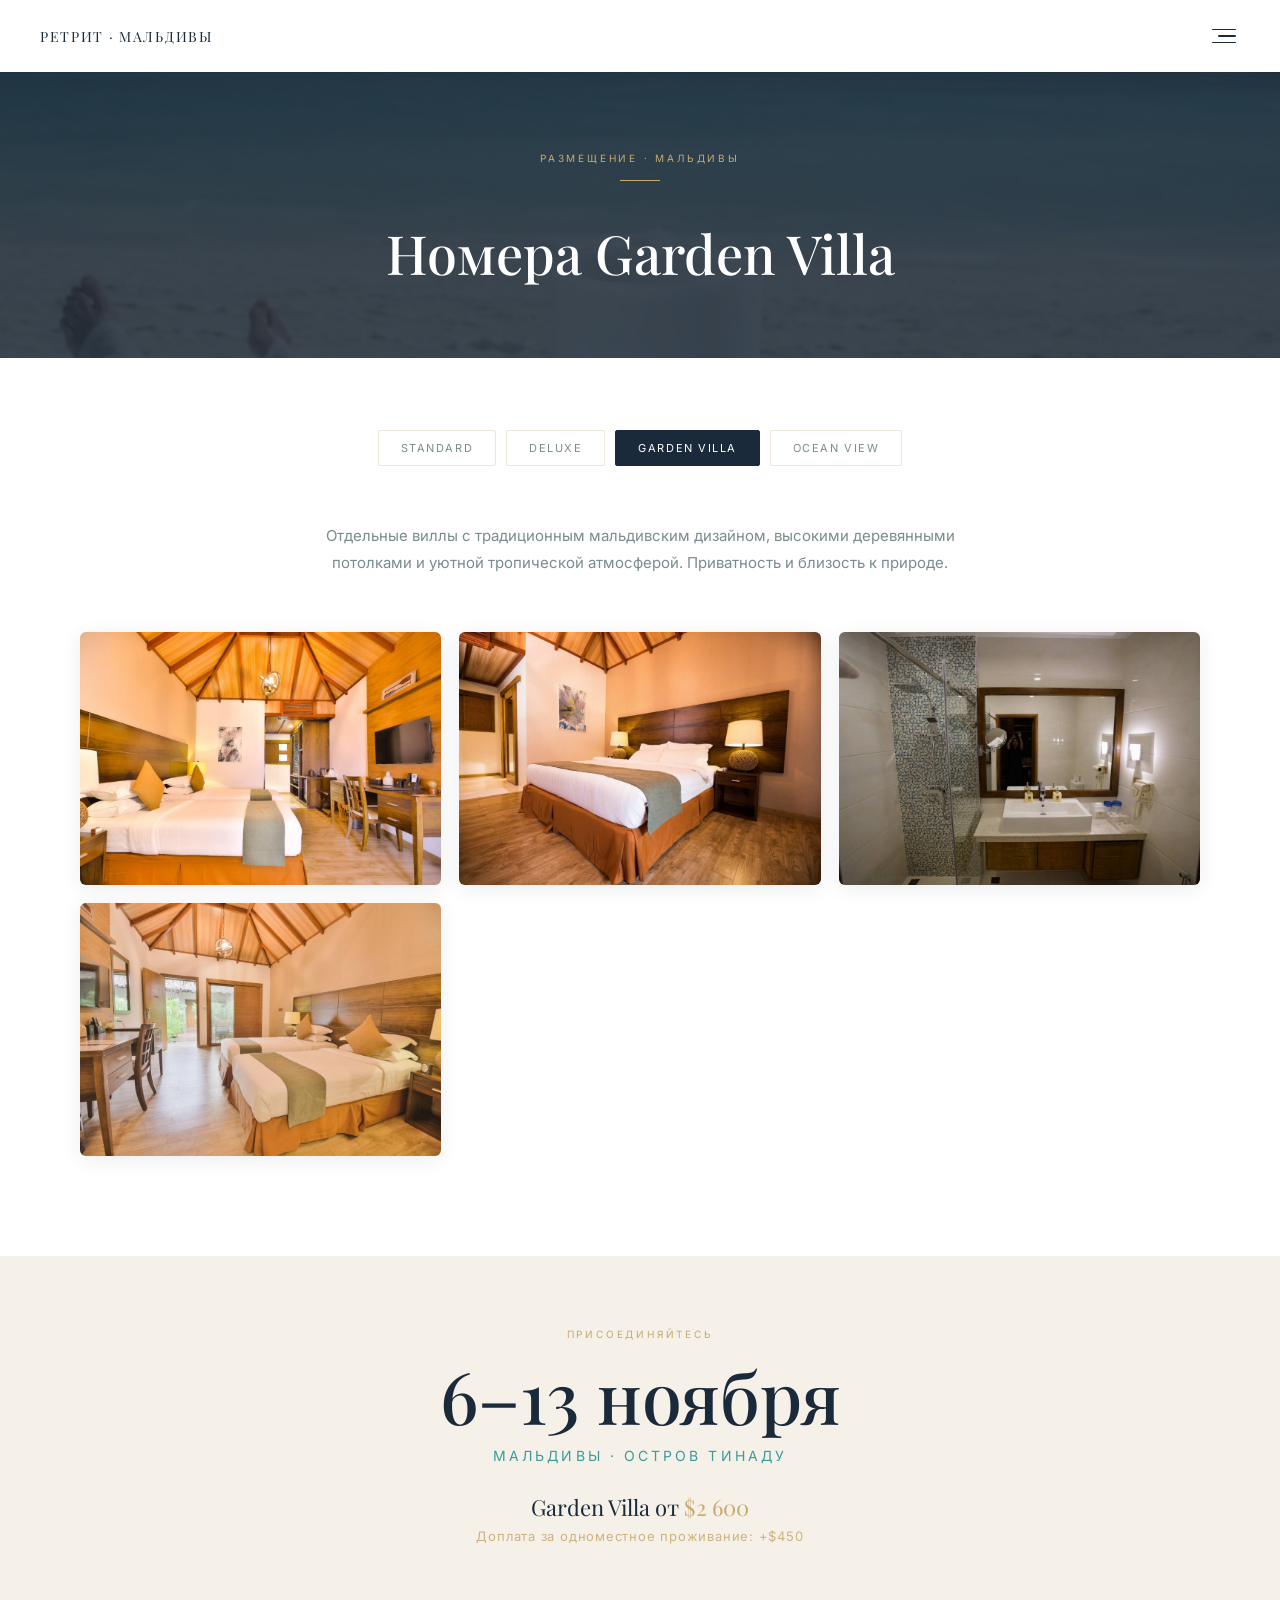
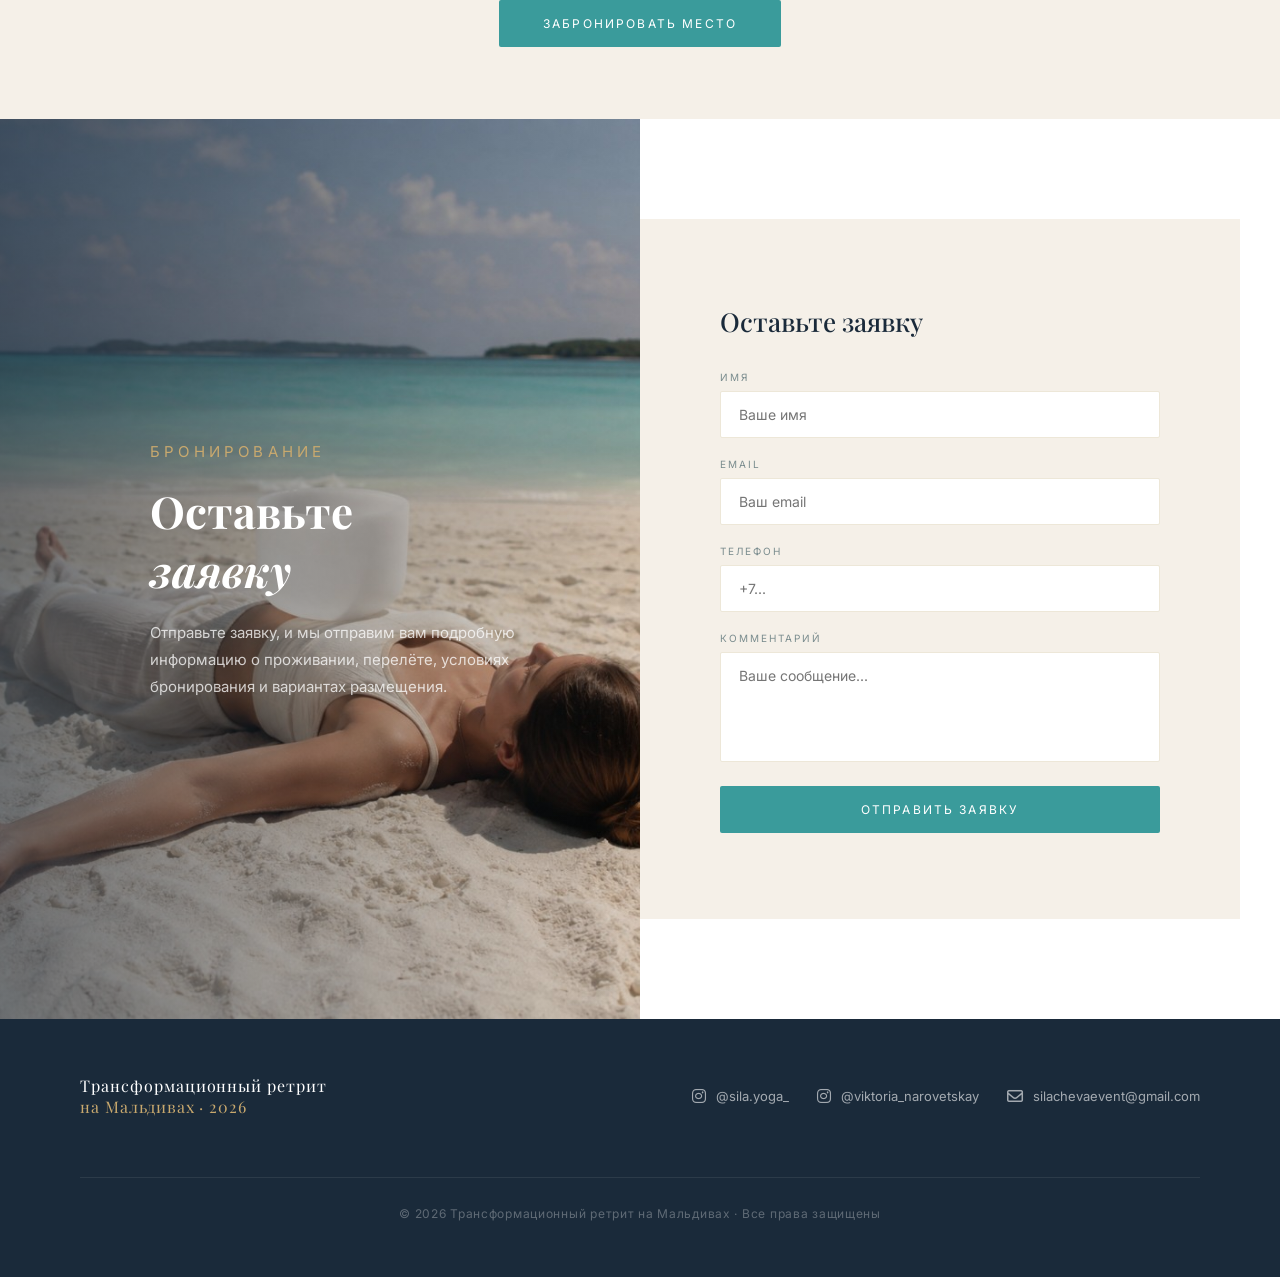
==== commit bc1ab500: "Add files via upload" ====
--- a/garden.html
+++ b/garden.html
@@ -131,7 +131,8 @@
       <p class="datebox-eyebrow">Присоединяйтесь</p>
       <div class="datebox-date">6–13 ноября</div>
       <p class="datebox-place">Мальдивы · Остров Тинаду</p>
-      <p class="datebox-price">Garden Villa от <em>$2 500</em></p>
+      <p class="datebox-price">Garden Villa от <em>$2 600</em></p>
+      <p class="single-supplement">Доплата за одноместное проживание: +$450</p>
       <br />
       <a href="index.html#form" class="btn-primary" style="margin-top:16px;">Забронировать место</a>
     </div>
--- a/css/style.css
+++ b/css/style.css
@@ -681,7 +681,9 @@
 .rate-name { font-family: 'Inter', sans-serif; font-size: 11px; letter-spacing: 0.22em; text-transform: uppercase; color: var(--teal); font-weight: 600; margin-bottom: 20px; }
 .rate-price { font-family: 'Playfair Display', serif; font-size: 52px; font-weight: 500; color: var(--navy); line-height: 1; margin-bottom: 6px; }
 .rate-currency { font-size: 20px; vertical-align: super; margin-right: 2px; }
-.rate-per { font-size: 12px; color: var(--muted); letter-spacing: 0.1em; margin-bottom: 24px; }
+.rate-per { font-size: 12px; color: var(--muted); letter-spacing: 0.1em; margin-bottom: 8px; }
+.single-supplement { font-size: 11px; color: var(--gold); letter-spacing: 0.06em; margin-bottom: 20px; opacity: 0.9; }
+.datebox .single-supplement { font-size: 13px; color: var(--gold); margin-top: 6px; opacity: 0.85; }
 .rate-divider { width: 30px; height: 1px; background: var(--gold); margin: 0 auto 24px; }
 .rate-desc { font-size: 14px; line-height: 1.7; color: var(--muted); margin-bottom: 36px; }
 .rates-note { text-align: center; margin-top: 40px; font-size: 13px; color: var(--muted); line-height: 1.7; }
